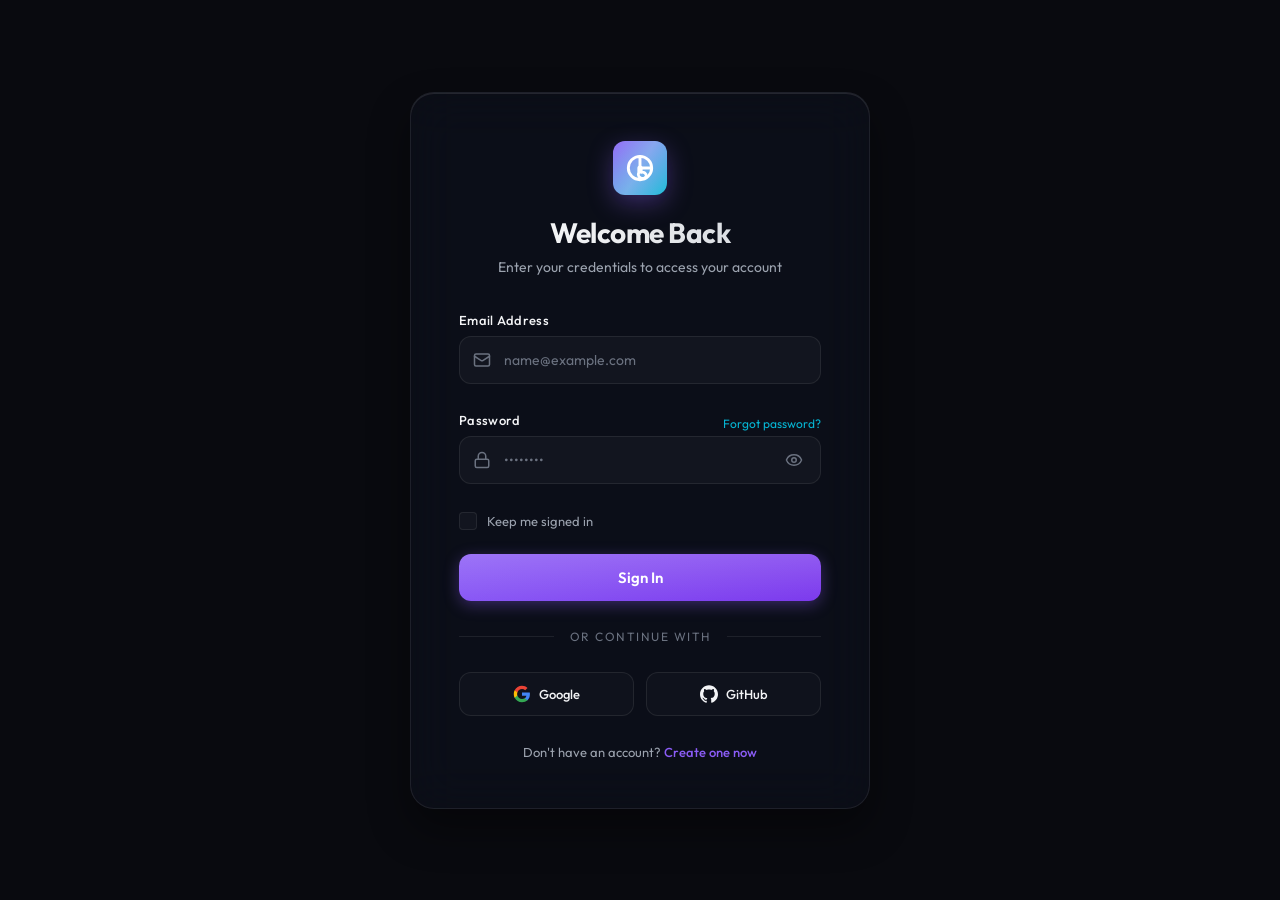
==== index.html @ 74b06093 "feat: Add secure glassmorphic login page with validation" ====
<!DOCTYPE html>
<html lang="en">
<head>
    <meta charset="UTF-8">
    <meta name="viewport" content="width=device-width, initial-scale=1.0">
    <title>Nebula Cloud | Secure Login</title>
    <meta name="description" content="Access your Nebula Cloud console. Secure, high-performance computing at your fingertips.">
    <!-- Google Fonts -->
    <link rel="preconnect" href="https://fonts.googleapis.com">
    <link rel="preconnect" href="https://fonts.gstatic.com" crossorigin>
    <link href="https://fonts.googleapis.com/css2?family=Outfit:wght@300;400;500;600;700&display=swap" rel="stylesheet">
    <!-- Stylesheet -->
    <link rel="stylesheet" href="style.css">
</head>
<body>
    <!-- Background Animated Blobs -->
    <div class="blob-container">
        <div class="blob blob-1"></div>
        <div class="blob blob-2"></div>
        <div class="blob blob-3"></div>
    </div>

    <!-- Main Container -->
    <main class="login-container">
        <!-- Login Card -->
        <section class="login-card">
            <!-- Brand Logo & Header -->
            <div class="brand-header">
                <div class="logo">
                    <svg viewBox="0 0 24 24" fill="none" stroke="currentColor" stroke-width="2.5" stroke-linecap="round" stroke-linejoin="round">
                        <path d="M17.5 19A3.5 3.5 0 0 0 13 15.7V12a1 1 0 0 0-2 0v3.7a3.5 3.5 0 1 0 6.5 3.3z"/>
                        <path d="M12 2a10 10 0 1 0 10 10H12V2z"/>
                        <path d="M12 2a10 10 0 0 1 10 10"/>
                    </svg>
                </div>
                <h1>Welcome Back</h1>
                <p class="subtitle">Enter your credentials to access your account</p>
            </div>

            <!-- Login Form -->
            <form id="login-form" novalidate>
                <!-- Email Input Group -->
                <div class="input-group" id="email-group">
                    <label for="email">Email Address</label>
                    <div class="input-wrapper">
                        <span class="input-icon">
                            <svg viewBox="0 0 24 24" fill="none" stroke="currentColor" stroke-width="2" stroke-linecap="round" stroke-linejoin="round">
                                <rect width="20" height="16" x="2" y="4" rx="2"/>
                                <path d="m22 7-8.97 5.7a1.94 1.94 0 0 1-2.06 0L2 7"/>
                            </svg>
                        </span>
                        <input 
                            type="email" 
                            id="email" 
                            placeholder="name@example.com" 
                            autocomplete="username" 
                            required
                        >
                    </div>
                    <span class="error-message" id="email-error">Please enter a valid email address</span>
                </div>

                <!-- Password Input Group -->
                <div class="input-group" id="password-group">
                    <div class="label-wrapper">
                        <label for="password">Password</label>
                        <a href="#" class="forgot-password-link" tabIndex="-1">Forgot password?</a>
                    </div>
                    <div class="input-wrapper">
                        <span class="input-icon">
                            <svg viewBox="0 0 24 24" fill="none" stroke="currentColor" stroke-width="2" stroke-linecap="round" stroke-linejoin="round">
                                <rect width="18" height="11" x="3" y="11" rx="2" ry="2"/>
                                <path d="M7 11V7a5 5 0 0 1 10 0v4"/>
                            </svg>
                        </span>
                        <input 
                            type="password" 
                            id="password" 
                            placeholder="••••••••" 
                            autocomplete="current-password" 
                            required
                        >
                        <button type="button" class="password-toggle" id="password-toggle" aria-label="Toggle password visibility">
                            <!-- Eye Open -->
                            <svg class="eye-open-icon" viewBox="0 0 24 24" fill="none" stroke="currentColor" stroke-width="2" stroke-linecap="round" stroke-linejoin="round">
                                <path d="M2.062 12.348a1 1 0 0 1 0-.696 10.75 10.75 0 0 1 19.876 0 1 1 0 0 1 0 .696 10.75 10.75 0 0 1-19.876 0z"/>
                                <circle cx="12" cy="12" r="3"/>
                            </svg>
                            <!-- Eye Closed (Hidden by default) -->
                            <svg class="eye-closed-icon hidden" viewBox="0 0 24 24" fill="none" stroke="currentColor" stroke-width="2" stroke-linecap="round" stroke-linejoin="round">
                                <path d="M9.88 9.88a3 3 0 1 0 4.24 4.24"/>
                                <path d="M10.73 5.08A10.43 10.43 0 0 1 12 5c7 0 10 7 10 7a13.16 13.16 0 0 1-1.67 2.68"/>
                                <path d="M6.61 6.61A13.52 13.52 0 0 0 2 12s3 7 10 7a9.74 9.74 0 0 0 5.39-1.61"/>
                                <line x1="2" x2="22" y1="2" y2="22"/>
                            </svg>
                        </button>
                    </div>
                    <span class="error-message" id="password-error">Password must be at least 8 characters</span>
                </div>

                <!-- Remember Me Checkbox -->
                <div class="remember-me-container">
                    <label class="checkbox-label">
                        <input type="checkbox" id="remember-me">
                        <span class="custom-checkbox"></span>
                        Keep me signed in
                    </label>
                </div>

                <!-- Submit Button -->
                <button type="submit" class="submit-btn" id="submit-btn">
                    <span class="btn-text">Sign In</span>
                    <span class="btn-loader hidden">
                        <svg class="spinner" viewBox="0 0 50 50">
                            <circle class="path" cx="25" cy="25" r="20" fill="none" stroke-width="5"></circle>
                        </svg>
                    </span>
                </button>
            </form>

            <!-- Divider -->
            <div class="divider">
                <span>or continue with</span>
            </div>

            <!-- Social Logins -->
            <div class="social-login-grid">
                <button type="button" class="social-btn" aria-label="Sign in with Google">
                    <svg class="social-icon" viewBox="0 0 24 24" fill="currentColor">
                        <path d="M22.56 12.25c0-.78-.07-1.53-.2-2.25H12v4.26h5.92c-.26 1.37-1.04 2.53-2.21 3.31v2.77h3.57c2.08-1.92 3.28-4.74 3.28-8.09z" fill="#4285F4"/>
                        <path d="M12 23c2.97 0 5.46-.98 7.28-2.66l-3.57-2.77c-.98.66-2.23 1.06-3.71 1.06-2.86 0-5.29-1.93-6.16-4.53H2.18v2.84C3.99 20.53 7.7 23 12 23z" fill="#34A853"/>
                        <path d="M5.84 14.09c-.22-.66-.35-1.36-.35-2.09s.13-1.43.35-2.09V7.06H2.18C1.43 8.55 1 10.22 1 12s.43 3.45 1.18 4.94l2.85-2.22.81-.63z" fill="#FBBC05"/>
                        <path d="M12 5.38c1.62 0 3.06.56 4.21 1.64l3.15-3.15C17.45 2.09 14.97 1 12 1 7.7 1 3.99 3.47 2.18 7.06l3.66 2.84c.87-2.6 3.3-4.53 6.16-4.53z" fill="#EA4335"/>
                    </svg>
                    Google
                </button>
                <button type="button" class="social-btn" aria-label="Sign in with GitHub">
                    <svg class="social-icon" viewBox="0 0 24 24" fill="currentColor">
                        <path d="M12 .297c-6.63 0-12 5.373-12 12 0 5.303 3.438 9.8 8.205 11.385.6.113.82-.258.82-.577 0-.285-.01-1.04-.015-2.04-3.338.724-4.042-1.61-4.042-1.61C4.422 18.07 3.633 17.7 3.633 17.7c-1.087-.744.084-.729.084-.729 1.205.084 1.838 1.236 1.838 1.236 1.07 1.835 2.809 1.305 3.495.998.108-.776.417-1.305.76-1.605-2.665-.3-5.466-1.332-5.466-5.93 0-1.31.465-2.38 1.235-3.22-.135-.303-.54-1.523.105-3.176 0 0 1.005-.322 3.3 1.23.96-.267 1.98-.399 3-.405 1.02.006 2.04.138 3 .405 2.28-1.552 3.285-1.23 3.285-1.23.645 1.653.24 2.873.12 3.176.765.84 1.23 1.91 1.23 3.22 0 4.61-2.805 5.625-5.475 5.92.42.36.81 1.096.81 2.22 0 1.606-.015 2.896-.015 3.286 0 .315.21.69.825.57C20.565 22.092 24 17.592 24 12.297c0-6.627-5.373-12-12-12"/>
                    </svg>
                    GitHub
                </button>
            </div>

            <!-- Sign Up Prompt -->
            <div class="signup-prompt">
                Don't have an account? <a href="#" class="signup-link">Create one now</a>
            </div>
        </section>

        <!-- Feedback Toast (Success/Error Notifications) -->
        <div id="toast" class="toast hidden" role="alert" aria-live="assertive">
            <span class="toast-icon"></span>
            <span class="toast-message"></span>
        </div>
    </main>

    <!-- Script -->
    <script src="script.js"></script>
</body>
</html>
---- style.css ----
/* --- Design Tokens & Variables --- */
:root {
    /* Color Palette (Deep dark universe theme with vibrant accent glows) */
    --bg-dark: #090a0f;
    --bg-dark-rgb: 9, 10, 15;
    --card-bg: rgba(17, 20, 32, 0.45);
    --card-border: rgba(255, 255, 255, 0.08);
    --card-border-focus: rgba(138, 92, 246, 0.4);
    
    --primary: #8b5cf6; /* Vibrant violet */
    --primary-glow: rgba(139, 92, 246, 0.35);
    --primary-hover: #7c3aed;
    --accent-cyan: #06b6d4; /* Vibrant cyan */
    --accent-pink: #ec4899; /* Vibrant pink */
    
    --text-main: #f3f4f6; /* Off-white */
    --text-muted: #9ca3af; /* Gray */
    --text-muted-light: #6b7280;
    
    --input-bg: rgba(255, 255, 255, 0.03);
    --input-border: rgba(255, 255, 255, 0.08);
    --input-focus: #8b5cf6;
    
    --success: #10b981;
    --success-glow: rgba(16, 185, 129, 0.2);
    --error: #ef4444;
    --error-glow: rgba(239, 68, 68, 0.2);
    
    /* Typography */
    --font-sans: 'Outfit', -apple-system, BlinkMacSystemFont, "Segoe UI", Roboto, sans-serif;
    
    /* Layout */
    --radius-lg: 24px;
    --radius-md: 12px;
    --radius-sm: 8px;
    --transition-smooth: all 0.3s cubic-bezier(0.4, 0, 0.2, 1);
    --transition-fast: all 0.15s ease;
}

/* --- Base & Reset --- */
* {
    margin: 0;
    padding: 0;
    box-sizing: border-box;
}

html, body {
    width: 100%;
    min-height: 100vh;
    font-family: var(--font-sans);
    background-color: var(--bg-dark);
    color: var(--text-main);
    overflow-x: hidden;
    display: flex;
    justify-content: center;
    align-items: center;
}

/* --- Background Animated Blobs --- */
.blob-container {
    position: fixed;
    top: 0;
    left: 0;
    width: 100vw;
    height: 100vh;
    z-index: -1;
    overflow: hidden;
    pointer-events: none;
}

.blob {
    position: absolute;
    border-radius: 50%;
    filter: blur(100px);
    opacity: 0.35;
    mix-blend-mode: screen;
    animation: float 25s infinite alternate ease-in-out;
}

.blob-1 {
    top: -10%;
    left: -10%;
    width: 50vw;
    height: 50vw;
    background: radial-gradient(circle, var(--primary) 0%, rgba(139,92,246,0) 70%);
    animation-duration: 20s;
}

.blob-2 {
    bottom: -15%;
    right: -10%;
    width: 60vw;
    height: 60vw;
    background: radial-gradient(circle, var(--accent-cyan) 0%, rgba(6,182,212,0) 70%);
    animation-duration: 28s;
    animation-delay: -5s;
}

.blob-3 {
    top: 30%;
    left: 50%;
    width: 35vw;
    height: 35vw;
    background: radial-gradient(circle, var(--accent-pink) 0%, rgba(236,72,153,0) 70%);
    animation-duration: 22s;
    animation-delay: -10s;
}

@keyframes float {
    0% {
        transform: translate(0, 0) scale(1) rotate(0deg);
    }
    33% {
        transform: translate(8%, 12%) scale(1.1) rotate(120deg);
    }
    66% {
        transform: translate(-10%, -5%) scale(0.9) rotate(240deg);
    }
    100% {
        transform: translate(0, 0) scale(1) rotate(360deg);
    }
}

/* --- Login Container & Card --- */
.login-container {
    display: flex;
    justify-content: center;
    align-items: center;
    padding: 24px;
    width: 100%;
    min-height: 100vh;
}

.login-card {
    background: var(--card-bg);
    border: 1px solid var(--card-border);
    backdrop-filter: blur(24px) saturate(190%);
    -webkit-backdrop-filter: blur(24px) saturate(190%);
    border-radius: var(--radius-lg);
    width: 100%;
    max-width: 460px;
    padding: 48px;
    box-shadow: 
        0 20px 40px rgba(0, 0, 0, 0.4),
        inset 0 1px 0 rgba(255, 255, 255, 0.1);
    transform: translateY(20px);
    opacity: 0;
    animation: card-appear 0.6s cubic-bezier(0.16, 1, 0.3, 1) forwards;
}

@keyframes card-appear {
    to {
        transform: translateY(0);
        opacity: 1;
    }
}

/* --- Brand Header --- */
.brand-header {
    text-align: center;
    margin-bottom: 36px;
}

.brand-header .logo {
    display: inline-flex;
    justify-content: center;
    align-items: center;
    width: 54px;
    height: 54px;
    border-radius: var(--radius-md);
    background: linear-gradient(135deg, var(--primary), var(--accent-cyan));
    color: white;
    margin-bottom: 20px;
    box-shadow: 0 8px 24px var(--primary-glow);
    position: relative;
    overflow: hidden;
}

.brand-header .logo::after {
    content: '';
    position: absolute;
    top: -50%;
    left: -50%;
    width: 200%;
    height: 200%;
    background: linear-gradient(to right, transparent, rgba(255, 255, 255, 0.3), transparent);
    transform: rotate(30deg);
    animation: shine 5s infinite ease-in-out;
}

@keyframes shine {
    0% { transform: translate(-100%, -100%) rotate(30deg); }
    30%, 100% { transform: translate(100%, 100%) rotate(30deg); }
}

.brand-header .logo svg {
    width: 28px;
    height: 28px;
}

.brand-header h1 {
    font-size: 28px;
    font-weight: 700;
    letter-spacing: -0.5px;
    background: linear-gradient(to right, #ffffff, #d1d5db);
    -webkit-background-clip: text;
    -webkit-text-fill-color: transparent;
    margin-bottom: 8px;
}

.brand-header .subtitle {
    color: var(--text-muted);
    font-size: 14px;
    font-weight: 400;
}

/* --- Input Groups --- */
.input-group {
    margin-bottom: 22px;
    display: flex;
    flex-direction: column;
}

.input-group label {
    font-size: 13px;
    font-weight: 500;
    color: var(--text-main);
    margin-bottom: 8px;
    letter-spacing: 0.3px;
}

.label-wrapper {
    display: flex;
    justify-content: space-between;
    align-items: center;
}

.forgot-password-link {
    font-size: 12px;
    color: var(--accent-cyan);
    text-decoration: none;
    transition: var(--transition-fast);
}

.forgot-password-link:hover {
    color: #22d3ee;
    text-shadow: 0 0 10px rgba(6, 182, 212, 0.4);
}

.input-wrapper {
    position: relative;
    display: flex;
    align-items: center;
}

.input-icon {
    position: absolute;
    left: 14px;
    color: var(--text-muted-light);
    display: flex;
    align-items: center;
    pointer-events: none;
    transition: var(--transition-fast);
}

.input-icon svg {
    width: 18px;
    height: 18px;
}

.input-wrapper input {
    width: 100%;
    padding: 14px 44px;
    background: var(--input-bg);
    border: 1px solid var(--input-border);
    border-radius: var(--radius-md);
    color: var(--text-main);
    font-family: var(--font-sans);
    font-size: 14px;
    font-weight: 400;
    transition: var(--transition-smooth);
}

.input-wrapper input::placeholder {
    color: var(--text-muted-light);
}

/* Input Focus States */
.input-wrapper input:focus {
    outline: none;
    border-color: var(--primary);
    background: rgba(255, 255, 255, 0.05);
    box-shadow: 
        0 0 0 4px rgba(139, 92, 246, 0.15),
        0 4px 12px rgba(0, 0, 0, 0.2);
}

.input-wrapper input:focus ~ .input-icon {
    color: var(--primary);
}

/* Password Toggle Button */
.password-toggle {
    position: absolute;
    right: 14px;
    background: none;
    border: none;
    color: var(--text-muted-light);
    cursor: pointer;
    padding: 4px;
    display: flex;
    align-items: center;
    border-radius: 4px;
    transition: var(--transition-fast);
}

.password-toggle:hover {
    color: var(--text-main);
}

.password-toggle:focus-visible {
    outline: 2px solid var(--primary);
}

.password-toggle svg {
    width: 18px;
    height: 18px;
}

.hidden {
    display: none !important;
}

/* Validation Styling */
.error-message {
    color: var(--error);
    font-size: 12px;
    margin-top: 6px;
    opacity: 0;
    max-height: 0;
    overflow: hidden;
    transition: var(--transition-smooth);
}

.input-group.invalid .error-message {
    opacity: 1;
    max-height: 20px;
}

.input-group.invalid input {
    border-color: var(--error);
    box-shadow: 0 0 0 4px rgba(239, 68, 68, 0.15);
}

.input-group.invalid .input-icon {
    color: var(--error);
}

/* --- Remember Me Checkbox --- */
.remember-me-container {
    margin: 8px 0 24px;
}

.checkbox-label {
    display: flex;
    align-items: center;
    font-size: 13px;
    color: var(--text-muted);
    cursor: pointer;
    user-select: none;
}

.checkbox-label input {
    position: absolute;
    opacity: 0;
    cursor: pointer;
    height: 0;
    width: 0;
}

.custom-checkbox {
    width: 18px;
    height: 18px;
    background: var(--input-bg);
    border: 1px solid var(--input-border);
    border-radius: 4px;
    margin-right: 10px;
    position: relative;
    transition: var(--transition-fast);
}

.checkbox-label:hover .custom-checkbox {
    border-color: var(--primary);
    background: rgba(255, 255, 255, 0.05);
}

.checkbox-label input:checked ~ .custom-checkbox {
    background: var(--primary);
    border-color: var(--primary);
    box-shadow: 0 0 10px var(--primary-glow);
}

.custom-checkbox::after {
    content: "";
    position: absolute;
    display: none;
    left: 5px;
    top: 2px;
    width: 5px;
    height: 9px;
    border: solid white;
    border-width: 0 2px 2px 0;
    transform: rotate(45deg);
}

.checkbox-label input:checked ~ .custom-checkbox::after {
    display: block;
}

/* --- Submit Button --- */
.submit-btn {
    width: 100%;
    padding: 14px;
    border: none;
    border-radius: var(--radius-md);
    background: linear-gradient(135deg, var(--primary), var(--primary-hover));
    color: white;
    font-family: var(--font-sans);
    font-size: 15px;
    font-weight: 600;
    cursor: pointer;
    box-shadow: 0 4px 15px var(--primary-glow);
    position: relative;
    overflow: hidden;
    display: flex;
    justify-content: center;
    align-items: center;
    transition: var(--transition-smooth);
}

.submit-btn::before {
    content: '';
    position: absolute;
    top: 0;
    left: 0;
    width: 100%;
    height: 100%;
    background: linear-gradient(to bottom, rgba(255,255,255,0.15), transparent);
    opacity: 1;
    transition: var(--transition-fast);
}

.submit-btn:hover {
    transform: translateY(-2px);
    box-shadow: 0 6px 20px rgba(139, 92, 246, 0.5);
    filter: brightness(1.1);
}

.submit-btn:active {
    transform: translateY(0);
}

.submit-btn:disabled {
    opacity: 0.6;
    cursor: not-allowed;
    transform: none !important;
    box-shadow: none !important;
}

/* Loading Spinner */
.spinner {
    animation: rotate 2s linear infinite;
    width: 20px;
    height: 20px;
}

.spinner .path {
    stroke: #ffffff;
    stroke-linecap: round;
    animation: dash 1.5s ease-in-out infinite;
}

@keyframes rotate {
    100% { transform: rotate(360deg); }
}

@keyframes dash {
    0% {
        stroke-dasharray: 1, 150;
        stroke-dashoffset: 0;
    }
    50% {
        stroke-dasharray: 90, 150;
        stroke-dashoffset: -35;
    }
    100% {
        stroke-dasharray: 90, 150;
        stroke-dashoffset: -124;
    }
}

/* --- Divider --- */
.divider {
    display: flex;
    align-items: center;
    text-align: center;
    margin: 28px 0;
    color: var(--text-muted-light);
    font-size: 12px;
    text-transform: uppercase;
    letter-spacing: 1.5px;
}

.divider::before,
.divider::after {
    content: '';
    flex: 1;
    border-bottom: 1px solid rgba(255, 255, 255, 0.08);
}

.divider:not(:empty)::before {
    margin-right: 16px;
}

.divider:not(:empty)::after {
    margin-left: 16px;
}

/* --- Social Logins --- */
.social-login-grid {
    display: grid;
    grid-template-columns: 1fr 1fr;
    gap: 12px;
    margin-bottom: 28px;
}

.social-btn {
    display: flex;
    justify-content: center;
    align-items: center;
    gap: 8px;
    padding: 12px;
    background: rgba(255, 255, 255, 0.02);
    border: 1px solid var(--input-border);
    border-radius: var(--radius-md);
    color: var(--text-main);
    font-family: var(--font-sans);
    font-size: 13px;
    font-weight: 500;
    cursor: pointer;
    transition: var(--transition-smooth);
}

.social-btn:hover {
    background: rgba(255, 255, 255, 0.05);
    border-color: rgba(255, 255, 255, 0.2);
    transform: translateY(-1px);
}

.social-btn:active {
    transform: translateY(0);
}

.social-icon {
    width: 18px;
    height: 18px;
}

/* --- Sign Up Prompt --- */
.signup-prompt {
    text-align: center;
    font-size: 13px;
    color: var(--text-muted);
}

.signup-link {
    color: var(--primary);
    text-decoration: none;
    font-weight: 500;
    transition: var(--transition-fast);
}

.signup-link:hover {
    color: #a78bfa;
    text-shadow: 0 0 10px rgba(167, 139, 250, 0.3);
}

/* --- Feedback Toast --- */
.toast {
    position: fixed;
    bottom: 24px;
    right: 24px;
    z-index: 100;
    display: flex;
    align-items: center;
    gap: 12px;
    padding: 16px 20px;
    border-radius: var(--radius-md);
    backdrop-filter: blur(16px);
    box-shadow: 0 10px 30px rgba(0, 0, 0, 0.5);
    transform: translateY(100px);
    opacity: 0;
    transition: all 0.4s cubic-bezier(0.175, 0.885, 0.32, 1.275);
}

.toast.show {
    transform: translateY(0);
    opacity: 1;
}

.toast-icon {
    display: flex;
    align-items: center;
    justify-content: center;
    width: 20px;
    height: 20px;
}

.toast.success {
    background: rgba(16, 185, 129, 0.15);
    border: 1px solid rgba(16, 185, 129, 0.25);
    color: #a7f3d0;
}

.toast.success .toast-icon::before {
    content: '';
    display: block;
    width: 6px;
    height: 10px;
    border: solid #10b981;
    border-width: 0 2px 2px 0;
    transform: rotate(45deg);
}

.toast.error {
    background: rgba(239, 68, 68, 0.15);
    border: 1px solid rgba(239, 68, 68, 0.25);
    color: #fecaca;
}

.toast.error .toast-icon::before {
    content: '×';
    font-size: 20px;
    font-weight: 700;
    color: var(--error);
    line-height: 1;
}

.toast-message {
    font-size: 13px;
    font-weight: 500;
}

/* --- Responsive Adjustments --- */
@media (max-width: 480px) {
    .login-card {
        padding: 32px 20px;
        border-radius: var(--radius-md);
    }
    
    .brand-header {
        margin-bottom: 28px;
    }
    
    .brand-header h1 {
        font-size: 24px;
    }
    
    .social-login-grid {
        grid-template-columns: 1fr;
    }
}
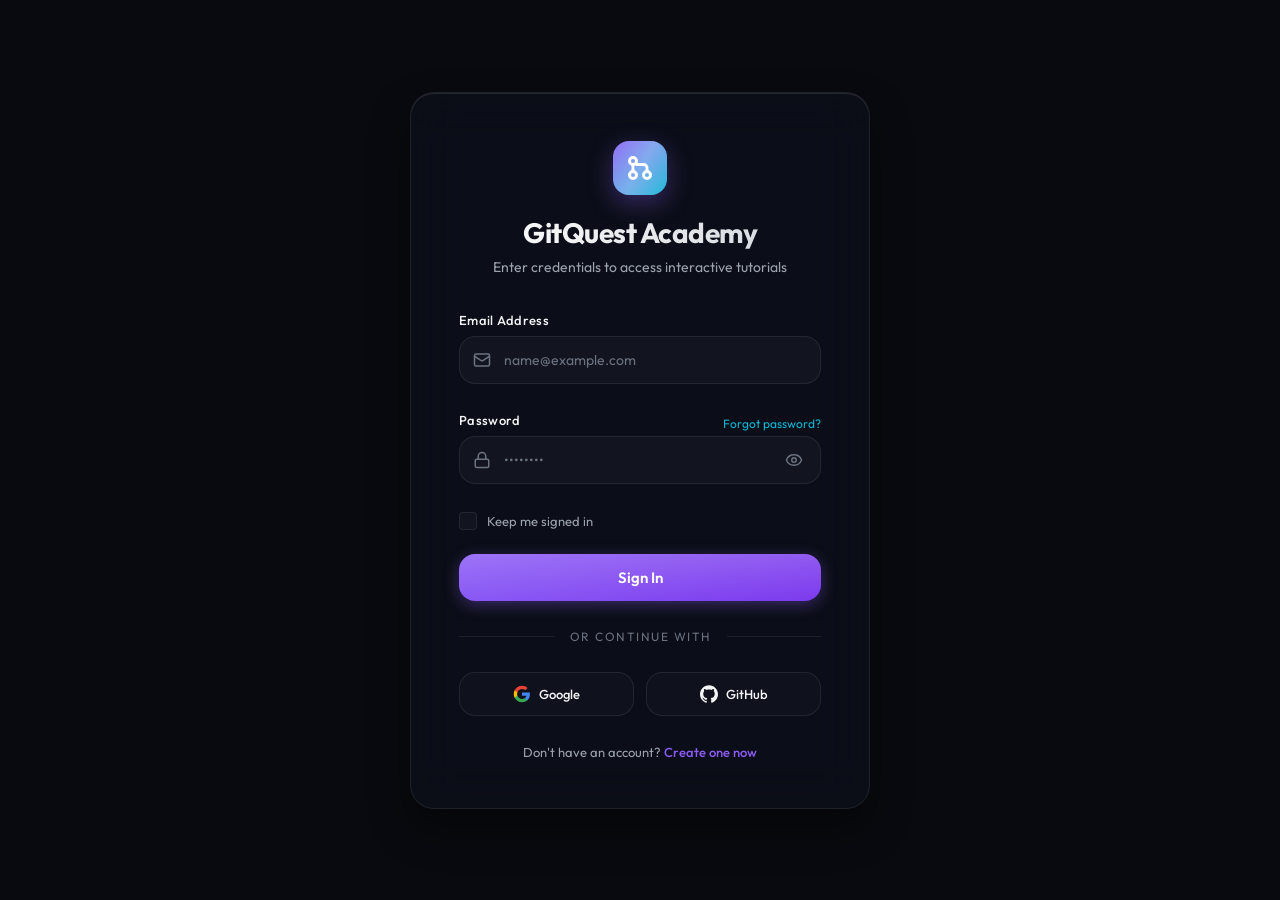
==== commit 429b7fbc: "fix: Bypass session redirect on local file protocol for offline testing" ====
--- a/index.html
+++ b/index.html
@@ -3,8 +3,8 @@
 <head>
     <meta charset="UTF-8">
     <meta name="viewport" content="width=device-width, initial-scale=1.0">
-    <title>Nebula Cloud | Secure Login</title>
-    <meta name="description" content="Access your Nebula Cloud console. Secure, high-performance computing at your fingertips.">
+    <title>GitQuest Academy | Interactive Git Simulator</title>
+    <meta name="description" content="Master Git and GitHub interactively. Visual sandbox, beginner-to-advanced lessons, and terminal simulator.">
     <!-- Google Fonts -->
     <link rel="preconnect" href="https://fonts.googleapis.com">
     <link rel="preconnect" href="https://fonts.gstatic.com" crossorigin>
@@ -28,13 +28,14 @@
             <div class="brand-header">
                 <div class="logo">
                     <svg viewBox="0 0 24 24" fill="none" stroke="currentColor" stroke-width="2.5" stroke-linecap="round" stroke-linejoin="round">
-                        <path d="M17.5 19A3.5 3.5 0 0 0 13 15.7V12a1 1 0 0 0-2 0v3.7a3.5 3.5 0 1 0 6.5 3.3z"/>
-                        <path d="M12 2a10 10 0 1 0 10 10H12V2z"/>
-                        <path d="M12 2a10 10 0 0 1 10 10"/>
+                        <circle cx="18" cy="18" r="3"/>
+                        <circle cx="6" cy="6" r="3"/>
+                        <circle cx="6" cy="18" r="3"/>
+                        <path d="M6 9v6M9 9h6a3 3 0 0 1 3 3v3"/>
                     </svg>
                 </div>
-                <h1>Welcome Back</h1>
-                <p class="subtitle">Enter your credentials to access your account</p>
+                <h1>GitQuest Academy</h1>
+                <p class="subtitle">Enter credentials to access interactive tutorials</p>
             </div>
 
             <!-- Login Form -->
--- a/style.css
+++ b/style.css
@@ -1,4 +1,6 @@
-/* --- Design Tokens & Variables --- */
+/* ==========================================================================
+   DESIGN TOKENS & VARIABLES
+   ========================================================================== */
 :root {
     /* Color Palette (Deep dark universe theme with vibrant accent glows) */
     --bg-dark: #090a0f;
@@ -12,6 +14,9 @@
     --primary-hover: #7c3aed;
     --accent-cyan: #06b6d4; /* Vibrant cyan */
     --accent-pink: #ec4899; /* Vibrant pink */
+    --accent-green: #10b981; /* Success state */
+    --accent-yellow: #f59e0b; /* Pending state */
+    --accent-red: #ef4444; /* Error/untracked state */
     
     --text-main: #f3f4f6; /* Off-white */
     --text-muted: #9ca3af; /* Gray */
@@ -21,6 +26,9 @@
     --input-border: rgba(255, 255, 255, 0.08);
     --input-focus: #8b5cf6;
     
+    --terminal-bg: #05060b;
+    --terminal-border: rgba(255, 255, 255, 0.05);
+    
     --success: #10b981;
     --success-glow: rgba(16, 185, 129, 0.2);
     --error: #ef4444;
@@ -28,16 +36,19 @@
     
     /* Typography */
     --font-sans: 'Outfit', -apple-system, BlinkMacSystemFont, "Segoe UI", Roboto, sans-serif;
+    --font-mono: 'Fira Code', monospace;
     
     /* Layout */
     --radius-lg: 24px;
-    --radius-md: 12px;
+    --radius-md: 16px;
     --radius-sm: 8px;
     --transition-smooth: all 0.3s cubic-bezier(0.4, 0, 0.2, 1);
     --transition-fast: all 0.15s ease;
 }
 
-/* --- Base & Reset --- */
+/* ==========================================================================
+   BASE & RESET
+   ========================================================================== */
 * {
     margin: 0;
     padding: 0;
@@ -52,11 +63,11 @@
     color: var(--text-main);
     overflow-x: hidden;
     display: flex;
-    justify-content: center;
-    align-items: center;
-}
-
-/* --- Background Animated Blobs --- */
+}
+
+/* ==========================================================================
+   BACKGROUND ANIMATED BLOBS
+   ========================================================================== */
 .blob-container {
     position: fixed;
     top: 0;
@@ -121,7 +132,9 @@
     }
 }
 
-/* --- Login Container & Card --- */
+/* ==========================================================================
+   LOGIN MODULE STYLING
+   ========================================================================== */
 .login-container {
     display: flex;
     justify-content: center;
@@ -155,7 +168,6 @@
     }
 }
 
-/* --- Brand Header --- */
 .brand-header {
     text-align: center;
     margin-bottom: 36px;
@@ -214,7 +226,7 @@
     font-weight: 400;
 }
 
-/* --- Input Groups --- */
+/* Inputs & Form Groups */
 .input-group {
     margin-bottom: 22px;
     display: flex;
@@ -285,7 +297,6 @@
     color: var(--text-muted-light);
 }
 
-/* Input Focus States */
 .input-wrapper input:focus {
     outline: none;
     border-color: var(--primary);
@@ -299,7 +310,6 @@
     color: var(--primary);
 }
 
-/* Password Toggle Button */
 .password-toggle {
     position: absolute;
     right: 14px;
@@ -331,7 +341,7 @@
     display: none !important;
 }
 
-/* Validation Styling */
+/* Form Errors */
 .error-message {
     color: var(--error);
     font-size: 12px;
@@ -356,7 +366,6 @@
     color: var(--error);
 }
 
-/* --- Remember Me Checkbox --- */
 .remember-me-container {
     margin: 8px 0 24px;
 }
@@ -417,7 +426,7 @@
     display: block;
 }
 
-/* --- Submit Button --- */
+/* Submit Button */
 .submit-btn {
     width: 100%;
     padding: 14px;
@@ -467,7 +476,6 @@
     box-shadow: none !important;
 }
 
-/* Loading Spinner */
 .spinner {
     animation: rotate 2s linear infinite;
     width: 20px;
@@ -485,21 +493,11 @@
 }
 
 @keyframes dash {
-    0% {
-        stroke-dasharray: 1, 150;
-        stroke-dashoffset: 0;
-    }
-    50% {
-        stroke-dasharray: 90, 150;
-        stroke-dashoffset: -35;
-    }
-    100% {
-        stroke-dasharray: 90, 150;
-        stroke-dashoffset: -124;
-    }
-}
-
-/* --- Divider --- */
+    0% { stroke-dasharray: 1, 150; stroke-dashoffset: 0; }
+    50% { stroke-dasharray: 90, 150; stroke-dashoffset: -35; }
+    100% { stroke-dasharray: 90, 150; stroke-dashoffset: -124; }
+}
+
 .divider {
     display: flex;
     align-items: center;
@@ -518,15 +516,9 @@
     border-bottom: 1px solid rgba(255, 255, 255, 0.08);
 }
 
-.divider:not(:empty)::before {
-    margin-right: 16px;
-}
-
-.divider:not(:empty)::after {
-    margin-left: 16px;
-}
-
-/* --- Social Logins --- */
+.divider:not(:empty)::before { margin-right: 16px; }
+.divider:not(:empty)::after { margin-left: 16px; }
+
 .social-login-grid {
     display: grid;
     grid-template-columns: 1fr 1fr;
@@ -557,16 +549,11 @@
     transform: translateY(-1px);
 }
 
-.social-btn:active {
-    transform: translateY(0);
-}
-
 .social-icon {
     width: 18px;
     height: 18px;
 }
 
-/* --- Sign Up Prompt --- */
 .signup-prompt {
     text-align: center;
     font-size: 13px;
@@ -585,7 +572,669 @@
     text-shadow: 0 0 10px rgba(167, 139, 250, 0.3);
 }
 
-/* --- Feedback Toast --- */
+/* ==========================================================
+   GIT ACADEMY INTERACTIVE DASHBOARD STYLING
+   ========================================================== */
+.dashboard-container {
+    display: grid;
+    grid-template-columns: 260px 1fr;
+    width: 100%;
+    min-height: 100vh;
+    position: relative;
+}
+
+/* Sidebar */
+.sidebar {
+    background: rgba(10, 11, 18, 0.6);
+    border-right: 1px solid var(--card-border);
+    backdrop-filter: blur(20px);
+    -webkit-backdrop-filter: blur(20px);
+    padding: 32px 24px;
+    display: flex;
+    flex-direction: column;
+    justify-content: space-between;
+}
+
+.brand {
+    display: flex;
+    align-items: center;
+    gap: 12px;
+    margin-bottom: 48px;
+}
+
+.brand .logo {
+    display: flex;
+    justify-content: center;
+    align-items: center;
+    width: 38px;
+    height: 38px;
+    border-radius: var(--radius-sm);
+    background: linear-gradient(135deg, var(--primary), var(--accent-cyan));
+    color: white;
+    box-shadow: 0 4px 12px var(--primary-glow);
+}
+
+.brand .logo svg {
+    width: 20px;
+    height: 20px;
+}
+
+.brand span {
+    font-size: 18px;
+    font-weight: 700;
+    letter-spacing: -0.5px;
+    background: linear-gradient(to right, #ffffff, #d1d5db);
+    -webkit-background-clip: text;
+    -webkit-text-fill-color: transparent;
+}
+
+.nav-menu {
+    display: flex;
+    flex-direction: column;
+    gap: 8px;
+    list-style: none;
+    flex-grow: 1;
+}
+
+.nav-item a {
+    display: flex;
+    align-items: center;
+    gap: 12px;
+    padding: 12px 16px;
+    color: var(--text-muted);
+    text-decoration: none;
+    border-radius: var(--radius-sm);
+    font-size: 14px;
+    font-weight: 500;
+    transition: var(--transition-smooth);
+}
+
+.nav-item.active a,
+.nav-item a:hover {
+    color: var(--text-main);
+    background: rgba(255, 255, 255, 0.04);
+}
+
+.nav-item.active a {
+    background: rgba(139, 92, 246, 0.15);
+    border-left: 3px solid var(--primary);
+    color: #c084fc;
+}
+
+.nav-item a svg {
+    width: 18px;
+    height: 18px;
+}
+
+.sidebar-footer {
+    border-top: 1px solid var(--card-border);
+    padding-top: 24px;
+}
+
+.logout-btn {
+    width: 100%;
+    display: flex;
+    align-items: center;
+    gap: 12px;
+    padding: 12px 16px;
+    background: none;
+    border: 1px solid rgba(239, 68, 68, 0.2);
+    border-radius: var(--radius-sm);
+    color: var(--accent-red);
+    font-family: inherit;
+    font-size: 14px;
+    font-weight: 500;
+    cursor: pointer;
+    transition: var(--transition-smooth);
+}
+
+.logout-btn:hover {
+    background: rgba(239, 68, 68, 0.1);
+    box-shadow: 0 0 15px rgba(239, 68, 68, 0.15);
+}
+
+/* Main Panel & Header */
+.main-content {
+    padding: 40px;
+    overflow-y: auto;
+    max-height: 100vh;
+    flex-grow: 1;
+}
+
+.dashboard-header {
+    display: flex;
+    justify-content: space-between;
+    align-items: center;
+    margin-bottom: 36px;
+}
+
+.welcome-section h2 {
+    font-size: 28px;
+    font-weight: 700;
+    letter-spacing: -0.5px;
+    margin-bottom: 6px;
+}
+
+.welcome-section p {
+    color: var(--text-muted);
+    font-size: 14px;
+}
+
+/* View panel toggle */
+.panel-view {
+    display: none;
+    animation: fadeIn 0.4s ease forwards;
+}
+
+.panel-view.active-panel {
+    display: block;
+}
+
+@keyframes fadeIn {
+    from { opacity: 0; transform: translateY(10px); }
+    to { opacity: 1; transform: translateY(0); }
+}
+
+/* ==========================================================
+   INTERACTIVE SIMULATOR (MAP + TERMINAL)
+   ========================================================== */
+.simulator-grid {
+    display: grid;
+    grid-template-rows: auto 1fr;
+    gap: 28px;
+}
+
+/* Visual Map Zones */
+.git-visualizer {
+    display: grid;
+    grid-template-columns: repeat(4, 1fr);
+    gap: 16px;
+    background: var(--card-bg);
+    border: 1px solid var(--card-border);
+    border-radius: var(--radius-md);
+    padding: 24px;
+    box-shadow: 0 10px 30px rgba(0, 0, 0, 0.3);
+}
+
+.visual-zone {
+    background: rgba(255, 255, 255, 0.015);
+    border: 1px dashed rgba(255, 255, 255, 0.08);
+    border-radius: var(--radius-sm);
+    padding: 16px;
+    min-height: 180px;
+    display: flex;
+    flex-direction: column;
+    position: relative;
+    transition: var(--transition-smooth);
+}
+
+.visual-zone.highlight-work { border-color: var(--accent-red); }
+.visual-zone.highlight-stage { border-color: var(--accent-green); }
+.visual-zone.highlight-local { border-color: var(--primary); }
+.visual-zone.highlight-remote { border-color: var(--accent-cyan); }
+
+.zone-header {
+    font-size: 12px;
+    font-weight: 600;
+    color: var(--text-muted);
+    text-transform: uppercase;
+    letter-spacing: 0.8px;
+    margin-bottom: 12px;
+    display: flex;
+    align-items: center;
+    gap: 6px;
+}
+
+.zone-header .indicator {
+    width: 8px;
+    height: 8px;
+    border-radius: 50%;
+    background: var(--text-muted);
+}
+
+.visual-zone.highlight-work .indicator { background: var(--accent-red); box-shadow: 0 0 8px var(--accent-red); }
+.visual-zone.highlight-stage .indicator { background: var(--accent-green); box-shadow: 0 0 8px var(--accent-green); }
+.visual-zone.highlight-local .indicator { background: var(--primary); box-shadow: 0 0 8px var(--primary); }
+.visual-zone.highlight-remote .indicator { background: var(--accent-cyan); box-shadow: 0 0 8px var(--accent-cyan); }
+
+.file-list, .commit-list {
+    display: flex;
+    flex-direction: column;
+    gap: 8px;
+    flex-grow: 1;
+    overflow-y: auto;
+}
+
+.visual-file {
+    background: rgba(255, 255, 255, 0.03);
+    border: 1px solid rgba(255, 255, 255, 0.08);
+    border-radius: 6px;
+    padding: 10px 12px;
+    font-size: 13px;
+    font-family: var(--font-mono);
+    display: flex;
+    justify-content: space-between;
+    align-items: center;
+    animation: scaleIn 0.25s ease forwards;
+}
+
+@keyframes scaleIn {
+    from { opacity: 0; transform: scale(0.95); }
+    to { opacity: 1; transform: scale(1); }
+}
+
+.visual-file.untracked { color: var(--accent-red); border-color: rgba(239, 68, 68, 0.15); }
+.visual-file.modified { color: var(--accent-yellow); border-color: rgba(245, 158, 11, 0.15); }
+.visual-file.staged { color: var(--accent-green); border-color: rgba(16, 185, 129, 0.15); }
+
+.visual-commit {
+    background: rgba(139, 92, 246, 0.08);
+    border: 1px solid rgba(139, 92, 246, 0.2);
+    border-radius: 6px;
+    padding: 8px 10px;
+    font-size: 12px;
+    display: flex;
+    flex-direction: column;
+    gap: 2px;
+    animation: scaleIn 0.25s ease forwards;
+}
+
+.visual-commit .hash {
+    font-family: var(--font-mono);
+    color: #c084fc;
+    font-weight: 600;
+}
+
+.visual-commit .msg {
+    color: var(--text-main);
+    white-space: nowrap;
+    overflow: hidden;
+    text-overflow: ellipsis;
+}
+
+.remote-commit {
+    background: rgba(6, 182, 212, 0.08);
+    border: 1px solid rgba(6, 182, 212, 0.2);
+}
+
+.remote-commit .hash {
+    color: var(--accent-cyan);
+}
+
+/* Terminal Console UI */
+.terminal-window {
+    background: var(--terminal-bg);
+    border: 1px solid var(--terminal-border);
+    border-radius: var(--radius-md);
+    box-shadow: 0 20px 50px rgba(0, 0, 0, 0.5);
+    overflow: hidden;
+    display: flex;
+    flex-direction: column;
+    min-height: 380px;
+}
+
+.terminal-bar {
+    background: rgba(255, 255, 255, 0.02);
+    border-bottom: 1px solid rgba(255, 255, 255, 0.05);
+    padding: 12px 16px;
+    display: flex;
+    align-items: center;
+    gap: 8px;
+    position: relative;
+}
+
+.terminal-btn {
+    width: 12px;
+    height: 12px;
+    border-radius: 50%;
+}
+
+.t-red { background: var(--accent-red); }
+.t-yellow { background: var(--accent-yellow); }
+.t-green { background: var(--accent-green); }
+
+.terminal-title {
+    position: absolute;
+    left: 50%;
+    transform: translateX(-50%);
+    font-size: 12px;
+    font-weight: 500;
+    color: var(--text-muted);
+    font-family: var(--font-mono);
+}
+
+.terminal-body {
+    padding: 20px;
+    font-family: var(--font-mono);
+    font-size: 14px;
+    line-height: 1.6;
+    color: #22c55e;
+    flex-grow: 1;
+    overflow-y: auto;
+    display: flex;
+    flex-direction: column;
+}
+
+.terminal-output {
+    flex-grow: 1;
+    margin-bottom: 12px;
+    white-space: pre-wrap;
+}
+
+.cli-line {
+    margin-bottom: 8px;
+    animation: lineFade 0.2s ease;
+}
+
+@keyframes lineFade {
+    from { opacity: 0; transform: translateY(4px); }
+    to { opacity: 1; transform: translateY(0); }
+}
+
+.cli-input-row {
+    display: flex;
+    align-items: center;
+    gap: 8px;
+    color: var(--accent-cyan);
+}
+
+.prompt-symbol {
+    font-weight: 600;
+}
+
+.terminal-input {
+    background: none;
+    border: none;
+    color: var(--text-main);
+    font-family: inherit;
+    font-size: 14px;
+    flex-grow: 1;
+    outline: none;
+}
+
+/* ==========================================================
+   TUTORIALS MODULE LAYOUT
+   ========================================================== */
+.tutorial-grid {
+    display: grid;
+    grid-template-columns: 320px 1fr;
+    gap: 28px;
+}
+
+.track-sidebar {
+    background: var(--card-bg);
+    border: 1px solid var(--card-border);
+    border-radius: var(--radius-md);
+    padding: 20px;
+    max-height: 600px;
+    overflow-y: auto;
+}
+
+.track-title {
+    font-size: 16px;
+    font-weight: 600;
+    margin-bottom: 16px;
+    padding-bottom: 8px;
+    border-bottom: 1px solid var(--card-border);
+}
+
+.lesson-list {
+    list-style: none;
+    display: flex;
+    flex-direction: column;
+    gap: 6px;
+}
+
+.lesson-item {
+    padding: 12px 14px;
+    border-radius: var(--radius-sm);
+    font-size: 13.5px;
+    font-weight: 500;
+    color: var(--text-muted);
+    cursor: pointer;
+    transition: var(--transition-smooth);
+    display: flex;
+    align-items: center;
+    justify-content: space-between;
+}
+
+.lesson-item:hover {
+    color: var(--text-main);
+    background: rgba(255, 255, 255, 0.03);
+}
+
+.lesson-item.active-lesson {
+    color: #c084fc;
+    background: rgba(139, 92, 246, 0.1);
+}
+
+.lesson-item .badge-difficulty {
+    font-size: 10px;
+    padding: 2px 6px;
+    border-radius: 8px;
+    font-weight: 600;
+}
+
+.badge-difficulty.beg { background: rgba(16, 185, 129, 0.1); color: var(--accent-green); }
+.badge-difficulty.int { background: rgba(245, 158, 11, 0.1); color: var(--accent-yellow); }
+.badge-difficulty.adv { background: rgba(139, 92, 246, 0.1); color: #a78bfa; }
+
+.lesson-reader {
+    background: var(--card-bg);
+    border: 1px solid var(--card-border);
+    border-radius: var(--radius-md);
+    padding: 36px;
+    box-shadow: 0 10px 30px rgba(0, 0, 0, 0.2);
+    min-height: 480px;
+}
+
+.lesson-header {
+    margin-bottom: 24px;
+    padding-bottom: 16px;
+    border-bottom: 1px solid var(--card-border);
+}
+
+.lesson-header h3 {
+    font-size: 24px;
+    font-weight: 700;
+    margin-bottom: 6px;
+}
+
+.lesson-header .meta {
+    font-size: 12.5px;
+    color: var(--text-muted);
+    display: flex;
+    gap: 16px;
+}
+
+.lesson-body {
+    line-height: 1.8;
+    font-size: 15px;
+    color: #d1d5db;
+}
+
+.lesson-body h4 {
+    color: var(--text-main);
+    font-size: 17px;
+    font-weight: 600;
+    margin: 24px 0 12px 0;
+}
+
+.lesson-body p {
+    margin-bottom: 16px;
+}
+
+.lesson-body ul, .lesson-body ol {
+    margin: 0 0 16px 24px;
+}
+
+.lesson-body code {
+    font-family: var(--font-mono);
+    background: rgba(255, 255, 255, 0.05);
+    padding: 2px 6px;
+    border-radius: 4px;
+    font-size: 13.5px;
+    color: #ec4899;
+}
+
+.lesson-body pre {
+    background: var(--terminal-bg);
+    border: 1px solid var(--terminal-border);
+    border-radius: var(--radius-sm);
+    padding: 16px;
+    overflow-x: auto;
+    margin: 16px 0;
+}
+
+.lesson-body pre code {
+    color: #38bdf8;
+    background: none;
+    padding: 0;
+    font-size: 13px;
+}
+
+.try-it-box {
+    background: rgba(6, 182, 212, 0.05);
+    border: 1px solid rgba(6, 182, 212, 0.15);
+    border-radius: var(--radius-sm);
+    padding: 16px 20px;
+    margin: 28px 0;
+    display: flex;
+    align-items: center;
+    justify-content: space-between;
+}
+
+.try-it-text {
+    font-size: 13.5px;
+    color: #98e2f7;
+}
+
+/* ==========================================================
+   QUIZZES COMPONENT STYLING
+   ========================================================== */
+.quiz-container {
+    max-width: 720px;
+    margin: 0 auto;
+    background: var(--card-bg);
+    border: 1px solid var(--card-border);
+    border-radius: var(--radius-md);
+    padding: 36px;
+    box-shadow: 0 10px 30px rgba(0, 0, 0, 0.2);
+}
+
+.quiz-header {
+    display: flex;
+    justify-content: space-between;
+    align-items: center;
+    margin-bottom: 28px;
+    padding-bottom: 16px;
+    border-bottom: 1px solid var(--card-border);
+}
+
+.quiz-progress {
+    font-size: 13px;
+    font-weight: 600;
+    color: var(--text-muted);
+}
+
+.quiz-question {
+    font-size: 18px;
+    font-weight: 600;
+    margin-bottom: 24px;
+    line-height: 1.5;
+}
+
+.quiz-options {
+    display: flex;
+    flex-direction: column;
+    gap: 12px;
+    margin-bottom: 28px;
+}
+
+.option-btn {
+    display: flex;
+    align-items: center;
+    gap: 16px;
+    padding: 16px 20px;
+    background: rgba(255, 255, 255, 0.02);
+    border: 1px solid var(--card-border);
+    border-radius: var(--radius-sm);
+    color: var(--text-main);
+    font-family: inherit;
+    font-size: 14px;
+    font-weight: 500;
+    text-align: left;
+    cursor: pointer;
+    transition: var(--transition-smooth);
+}
+
+.option-btn:hover {
+    background: rgba(255, 255, 255, 0.05);
+    border-color: rgba(255, 255, 255, 0.15);
+}
+
+.option-btn.selected {
+    background: rgba(139, 92, 246, 0.1);
+    border-color: var(--primary);
+    color: #c084fc;
+}
+
+.option-btn.correct {
+    background: rgba(16, 185, 129, 0.15);
+    border-color: var(--accent-green);
+    color: #a7f3d0;
+}
+
+.option-btn.wrong {
+    background: rgba(239, 68, 68, 0.15);
+    border-color: var(--accent-red);
+    color: #fecaca;
+}
+
+.option-letter {
+    width: 24px;
+    height: 24px;
+    border-radius: 50%;
+    background: rgba(255, 255, 255, 0.05);
+    display: flex;
+    align-items: center;
+    justify-content: center;
+    font-size: 12px;
+    font-weight: 600;
+}
+
+.option-btn.selected .option-letter { background: var(--primary); color: white; }
+.option-btn.correct .option-letter { background: var(--accent-green); color: white; }
+.option-btn.wrong .option-letter { background: var(--accent-red); color: white; }
+
+.quiz-feedback {
+    font-size: 14px;
+    padding: 16px;
+    border-radius: var(--radius-sm);
+    margin-bottom: 24px;
+    display: none;
+}
+
+.quiz-feedback.show-feedback {
+    display: block;
+    animation: fadeIn 0.3s ease;
+}
+
+.quiz-feedback.success {
+    background: rgba(16, 185, 129, 0.1);
+    border: 1px solid rgba(16, 185, 129, 0.2);
+    color: #a7f3d0;
+}
+
+.quiz-feedback.error {
+    background: rgba(239, 68, 68, 0.1);
+    border: 1px solid rgba(239, 68, 68, 0.2);
+    color: #fecaca;
+}
+
+/* ==========================================================
+   FEEDBACK TOAST STYLING
+   ========================================================== */
 .toast {
     position: fixed;
     bottom: 24px;
@@ -597,6 +1246,7 @@
     padding: 16px 20px;
     border-radius: var(--radius-md);
     backdrop-filter: blur(16px);
+    -webkit-backdrop-filter: blur(16px);
     box-shadow: 0 10px 30px rgba(0, 0, 0, 0.5);
     transform: translateY(100px);
     opacity: 0;
@@ -651,7 +1301,33 @@
     font-weight: 500;
 }
 
-/* --- Responsive Adjustments --- */
+/* ==========================================================
+   RESPONSIVE ADJUSTMENTS
+   ========================================================== */
+@media (max-width: 1024px) {
+    .tutorial-grid {
+        grid-template-columns: 1fr;
+    }
+    .track-sidebar {
+        max-height: 240px;
+    }
+}
+
+@media (max-width: 768px) {
+    .dashboard-container {
+        grid-template-columns: 1fr;
+    }
+    .sidebar {
+        display: none;
+    }
+    .main-content {
+        padding: 24px;
+    }
+    .git-visualizer {
+        grid-template-columns: 1fr;
+    }
+}
+
 @media (max-width: 480px) {
     .login-card {
         padding: 32px 20px;
